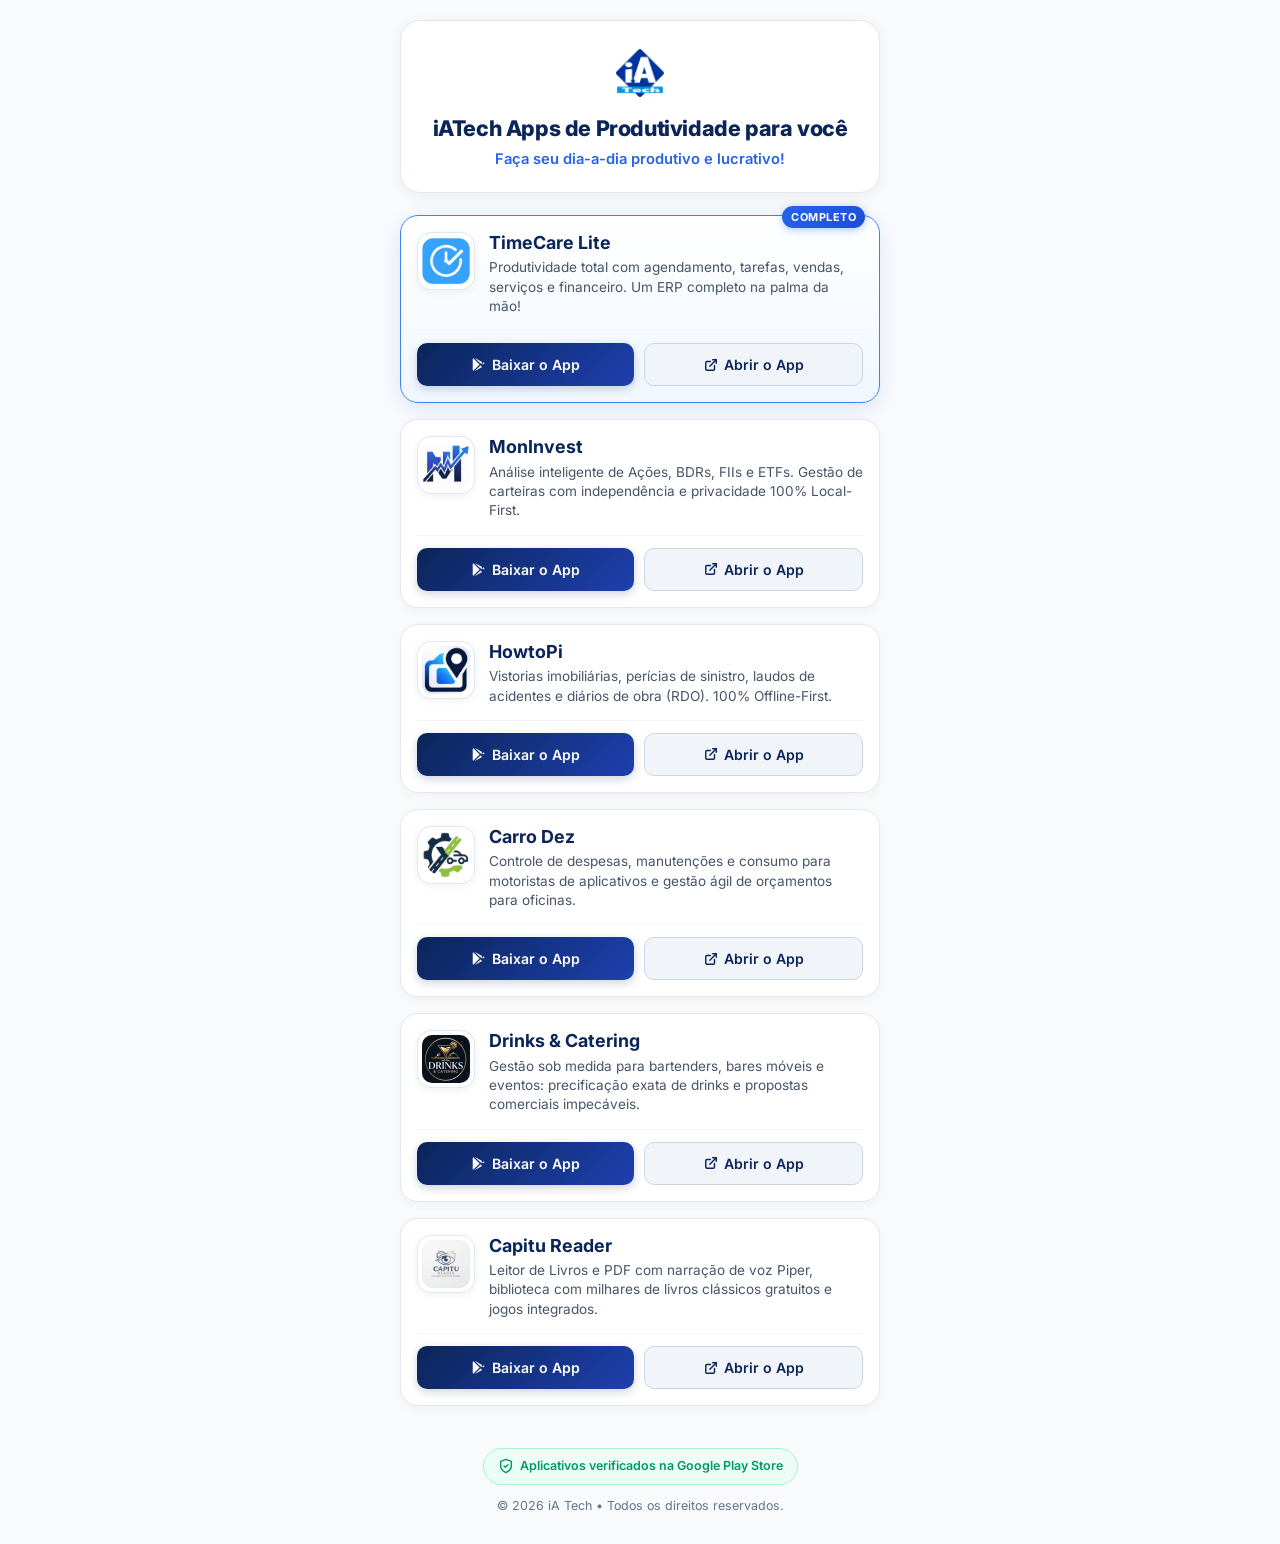
==== allapps/index.html @ f8d80819 "all-apps" ====
<!DOCTYPE html>
<html lang="pt-BR">

<head>
  <meta charset="UTF-8">
  <meta name="viewport" content="width=device-width, initial-scale=1.0, maximum-scale=1.0, user-scalable=no">
  <title>iATech Apps — Aplicativos de Produtividade</title>

  <meta name="description"
    content="Conheça os aplicativos de produtividade da iA Tech: Capitu Reader, Carro Dez, Drinks & Catering, HowtoPi, MonInvest e TimeCare Lite. Faça seu dia a dia mais produtivo e lucrativo!">
  <meta name="theme-color" content="#ffffff">

  <!-- Open Graph -->
  <meta property="og:title" content="iATech Apps — Produtividade e Eficiência">
  <meta property="og:description"
    content="Faça seu dia-a-dia produtivo e lucrativo com as soluções móveis e inteligentes da iA Tech.">
  <meta property="og:image" content="../logo.webp">
  <meta property="og:type" content="website">

  <link rel="icon" type="image/webp" href="../logo.webp">

  <!-- Google Fonts -->
  <link rel="preconnect" href="https://fonts.googleapis.com">
  <link rel="preconnect" href="https://fonts.gstatic.com" crossorigin>
  <link href="https://fonts.googleapis.com/css2?family=Inter:wght@400;500;600;700;800&display=swap" rel="stylesheet">

  <!-- Google Tag Manager -->
  <script>(function (w, d, s, l, i) {
      w[l] = w[l] || []; w[l].push({
        'gtm.start':
          new Date().getTime(), event: 'gtm.js'
      }); var f = d.getElementsByTagName(s)[0],
        j = d.createElement(s), dl = l != 'dataLayer' ? '&l=' + l : ''; j.async = true; j.src =
          'https://www.googletagmanager.com/gtm.js?id=' + i + dl; f.parentNode.insertBefore(j, f);
    })(window, document, 'script', 'dataLayer', 'GTM-5LF766N');</script>
  <!-- End Google Tag Manager -->

  <!-- Google tag (gtag.js) -->
  <script async src="https://www.googletagmanager.com/gtag/js?id=G-B4Q9MK1J0K"></script>
  <script>
    window.dataLayer = window.dataLayer || [];
    function gtag() { dataLayer.push(arguments); }
    gtag('js', new Date());

    gtag('config', 'G-B4Q9MK1J0K');
  </script>

  <style>
    * {
      box-sizing: border-box;
      margin: 0;
      padding: 0;
      -webkit-tap-highlight-color: transparent;
    }

    body {
      font-family: 'Inter', -apple-system, BlinkMacSystemFont, "Segoe UI", Roboto, sans-serif;
      background-color: #f8fafc;
      color: #1e293b;
      min-height: 100vh;
      display: flex;
      flex-direction: column;
      padding: 20px 14px 28px;
      line-height: 1.5;
    }

    .container {
      width: 100%;
      max-width: 480px;
      margin: 0 auto;
      display: flex;
      flex-direction: column;
    }

    /* Topo: Header com logo iATech */
    .header-portal {
      background: #ffffff;
      padding: 22px 18px;
      border-radius: 20px;
      box-shadow: 0 4px 18px rgba(15, 23, 42, 0.05);
      border: 1px solid #e2e8f0;
      text-align: center;
      margin-bottom: 22px;
    }

    .portal-logo-box {
      display: inline-flex;
      align-items: center;
      justify-content: center;
      background: #ffffff;
      padding: 6px;
      border-radius: 14px;
      margin-bottom: 12px;
    }

    .portal-logo-img {
      height: 48px;
      width: auto;
      object-fit: contain;
    }

    .portal-title {
      font-size: 1.35rem;
      font-weight: 800;
      color: #0b2559;
      line-height: 1.25;
      letter-spacing: -0.4px;
      margin-bottom: 6px;
    }

    .portal-subtitle {
      font-size: 0.92rem;
      font-weight: 600;
      color: #2563eb;
    }

    /* Lista de Apps */
    .apps-list {
      display: flex;
      flex-direction: column;
      gap: 16px;
    }

    /* Card de cada App */
    .app-card {
      background: #ffffff;
      border-radius: 18px;
      padding: 16px;
      box-shadow: 0 3px 12px rgba(15, 23, 42, 0.04);
      border: 1px solid #e2e8f0;
      display: flex;
      flex-direction: column;
      position: relative;
      transition: transform 0.15s ease, box-shadow 0.15s ease;
    }

    .app-card:active {
      transform: scale(0.99);
    }

    /* Destaque especial para TimeCare Lite */
    .app-card.featured {
      border: 1.5px solid #3b82f6;
      box-shadow: 0 6px 20px rgba(37, 99, 235, 0.12);
      background: linear-gradient(180deg, #ffffff 0%, #f0f7ff 100%);
    }

    .featured-tag {
      position: absolute;
      top: -10px;
      right: 14px;
      background: linear-gradient(135deg, #2563eb, #1d4ed8);
      color: #ffffff;
      font-size: 0.68rem;
      font-weight: 700;
      text-transform: uppercase;
      letter-spacing: 0.5px;
      padding: 3px 9px;
      border-radius: 12px;
      box-shadow: 0 2px 8px rgba(37, 99, 235, 0.35);
    }

    /* Topo do Card: Logo + Título + Função */
    .app-card-top {
      display: flex;
      gap: 14px;
      align-items: flex-start;
      margin-bottom: 14px;
    }

    .app-logo-box {
      width: 58px;
      height: 58px;
      border-radius: 14px;
      background: #ffffff;
      border: 1px solid #e2e8f0;
      padding: 4px;
      display: flex;
      align-items: center;
      justify-content: center;
      flex-shrink: 0;
      box-shadow: 0 2px 8px rgba(15, 23, 42, 0.06);
    }

    .app-logo-img {
      width: 100%;
      height: 100%;
      object-fit: contain;
      border-radius: 10px;
    }

    .app-info {
      flex: 1;
      min-width: 0;
    }

    .app-name-row {
      display: flex;
      align-items: center;
      justify-content: space-between;
      gap: 8px;
      margin-bottom: 4px;
    }

    .app-name {
      font-size: 1.12rem;
      font-weight: 700;
      color: #0b2559;
      line-height: 1.25;
    }

    .app-desc {
      font-size: 0.85rem;
      color: #475569;
      line-height: 1.42;
    }

    /* Linha de Botões Baixar / Abrir */
    .app-actions {
      display: flex;
      gap: 10px;
      width: 100%;
      padding-top: 12px;
      border-top: 1px solid #f1f5f9;
    }

    .btn {
      display: inline-flex;
      align-items: center;
      justify-content: center;
      gap: 6px;
      flex: 1;
      padding: 10px 12px;
      border-radius: 10px;
      font-size: 0.88rem;
      font-weight: 600;
      text-decoration: none;
      transition: background-color 0.15s ease, transform 0.15s ease;
      text-align: center;
      white-space: nowrap;
    }

    .btn:active {
      transform: scale(0.97);
    }

    /* Botão Baixar (Google Play) */
    .btn-download {
      background: linear-gradient(135deg, #0b2559, #1e40af);
      color: #ffffff;
      box-shadow: 0 3px 10px rgba(11, 37, 89, 0.2);
    }

    .btn-download svg {
      fill: currentColor;
    }

    /* Botão Abrir */
    .btn-open {
      background: #f1f5f9;
      color: #0b2559;
      border: 1px solid #cbd5e1;
    }

    .btn-open:active {
      background: #e2e8f0;
    }

    /* Rodapé com aviso seguro Google Play */
    .footer {
      text-align: center;
      margin-top: 26px;
      padding-top: 16px;
      font-size: 0.78rem;
      color: #64748b;
    }

    .security-badge {
      display: inline-flex;
      align-items: center;
      gap: 6px;
      background: #ecfdf5;
      color: #059669;
      padding: 8px 14px;
      border-radius: 50px;
      font-weight: 600;
      border: 1px solid #a7f3d0;
      margin-bottom: 12px;
    }
  </style>
</head>

<body>
  <!-- Google Tag Manager (noscript) -->
  <noscript><iframe src="https://www.googletagmanager.com/ns.html?id=GTM-5LF766N" height="0" width="0"
      style="display:none;visibility:hidden"></iframe></noscript>
  <!-- End Google Tag Manager (noscript) -->

  <div class="container">
    <!-- Topo da Página -->
    <header class="header-portal">
      <div class="portal-logo-box">
        <img src="../logo.webp" alt="Logo iA Tech" class="portal-logo-img">
      </div>
      <h1 class="portal-title">iATech Apps de Produtividade para você</h1>
      <p class="portal-subtitle">Faça seu dia-a-dia produtivo e lucrativo!</p>
    </header>

    <!-- Lista dos 6 Aplicativos -->
    <main class="apps-list">

      <!-- TimeCare Lite (Destaque ERP / Cereja do Bolo) -->
      <article class="app-card featured">
        <span class="featured-tag">Completo</span>
        <div class="app-card-top">
          <div class="app-logo-box">
            <img src="../logos/timecare.png" alt="TimeCare Lite" class="app-logo-img">
          </div>
          <div class="app-info">
            <div class="app-name-row">
              <h2 class="app-name">TimeCare Lite</h2>
            </div>
            <p class="app-desc">
              Produtividade total com agendamento, tarefas, vendas, serviços e financeiro. Um ERP completo na palma da mão!
            </p>
          </div>
        </div>
        <div class="app-actions">
          <a href="https://play.google.com/store/apps/details?id=br.com.iatech.timecare_lite" class="btn btn-download"
            target="_blank" rel="noopener noreferrer">
            <svg width="15" height="15" viewBox="0 0 24 24">
              <path d="M3.609 1.814L13.793 12 3.61 22.186a2.38 2.38 0 0 1-.61-.914c-.16-.44-.24-.916-.24-1.417V4.145c0-.5.08-.977.24-1.417.153-.42.36-.734.61-.914zM15.207 13.414l2.42 2.42-12.016 6.94 9.596-9.36zm0-2.828L5.61 1.226 17.627 8.166l-2.42 2.42zm1.414 1.414l2.87-2.87c.725-.42 1.258-.236 1.488.084.18.25.26.59.26.986s-.08.736-.26.986c-.23.32-.763.504-1.488.084l-2.87-2.87z"/>
            </svg>
            <span>Baixar o App</span>
          </a>
          <a href="https://play.google.com/store/apps/details?id=br.com.iatech.timecare_lite" class="btn btn-open"
            target="_blank" rel="noopener noreferrer">
            <svg width="14" height="14" viewBox="0 0 24 24" fill="none" stroke="currentColor" stroke-width="2.5" stroke-linecap="round" stroke-linejoin="round">
              <path d="M18 13v6a2 2 0 0 1-2 2H5a2 2 0 0 1-2-2V8a2 2 0 0 1 2-2h6"></path>
              <polyline points="15 3 21 3 21 9"></polyline>
              <line x1="10" y1="14" x2="21" y2="3"></line>
            </svg>
            <span>Abrir o App</span>
          </a>
        </div>
      </article>

      <!-- MonInvest -->
      <article class="app-card">
        <div class="app-card-top">
          <div class="app-logo-box">
            <img src="../logos/moninvest.png" alt="MonInvest" class="app-logo-img">
          </div>
          <div class="app-info">
            <div class="app-name-row">
              <h2 class="app-name">MonInvest</h2>
            </div>
            <p class="app-desc">
              Análise inteligente de Ações, BDRs, FIIs e ETFs. Gestão de carteiras com independência e privacidade 100% Local-First.
            </p>
          </div>
        </div>
        <div class="app-actions">
          <a href="https://play.google.com/store/apps/details?id=br.com.iatech.moninvest" class="btn btn-download"
            target="_blank" rel="noopener noreferrer">
            <svg width="15" height="15" viewBox="0 0 24 24">
              <path d="M3.609 1.814L13.793 12 3.61 22.186a2.38 2.38 0 0 1-.61-.914c-.16-.44-.24-.916-.24-1.417V4.145c0-.5.08-.977.24-1.417.153-.42.36-.734.61-.914zM15.207 13.414l2.42 2.42-12.016 6.94 9.596-9.36zm0-2.828L5.61 1.226 17.627 8.166l-2.42 2.42zm1.414 1.414l2.87-2.87c.725-.42 1.258-.236 1.488.084.18.25.26.59.26.986s-.08.736-.26.986c-.23.32-.763.504-1.488.084l-2.87-2.87z"/>
            </svg>
            <span>Baixar o App</span>
          </a>
          <a href="https://play.google.com/store/apps/details?id=br.com.iatech.moninvest" class="btn btn-open"
            target="_blank" rel="noopener noreferrer">
            <svg width="14" height="14" viewBox="0 0 24 24" fill="none" stroke="currentColor" stroke-width="2.5" stroke-linecap="round" stroke-linejoin="round">
              <path d="M18 13v6a2 2 0 0 1-2 2H5a2 2 0 0 1-2-2V8a2 2 0 0 1 2-2h6"></path>
              <polyline points="15 3 21 3 21 9"></polyline>
              <line x1="10" y1="14" x2="21" y2="3"></line>
            </svg>
            <span>Abrir o App</span>
          </a>
        </div>
      </article>

      <!-- HowtoPi -->
      <article class="app-card">
        <div class="app-card-top">
          <div class="app-logo-box">
            <img src="../logos/howtopi.png" alt="HowtoPi" class="app-logo-img">
          </div>
          <div class="app-info">
            <div class="app-name-row">
              <h2 class="app-name">HowtoPi</h2>
            </div>
            <p class="app-desc">
              Vistorias imobiliárias, perícias de sinistro, laudos de acidentes e diários de obra (RDO). 100% Offline-First.
            </p>
          </div>
        </div>
        <div class="app-actions">
          <a href="https://play.google.com/store/apps/details?id=br.com.iatech.howtopi" class="btn btn-download"
            target="_blank" rel="noopener noreferrer">
            <svg width="15" height="15" viewBox="0 0 24 24">
              <path d="M3.609 1.814L13.793 12 3.61 22.186a2.38 2.38 0 0 1-.61-.914c-.16-.44-.24-.916-.24-1.417V4.145c0-.5.08-.977.24-1.417.153-.42.36-.734.61-.914zM15.207 13.414l2.42 2.42-12.016 6.94 9.596-9.36zm0-2.828L5.61 1.226 17.627 8.166l-2.42 2.42zm1.414 1.414l2.87-2.87c.725-.42 1.258-.236 1.488.084.18.25.26.59.26.986s-.08.736-.26.986c-.23.32-.763.504-1.488.084l-2.87-2.87z"/>
            </svg>
            <span>Baixar o App</span>
          </a>
          <a href="https://play.google.com/store/apps/details?id=br.com.iatech.howtopi" class="btn btn-open"
            target="_blank" rel="noopener noreferrer">
            <svg width="14" height="14" viewBox="0 0 24 24" fill="none" stroke="currentColor" stroke-width="2.5" stroke-linecap="round" stroke-linejoin="round">
              <path d="M18 13v6a2 2 0 0 1-2 2H5a2 2 0 0 1-2-2V8a2 2 0 0 1 2-2h6"></path>
              <polyline points="15 3 21 3 21 9"></polyline>
              <line x1="10" y1="14" x2="21" y2="3"></line>
            </svg>
            <span>Abrir o App</span>
          </a>
        </div>
      </article>

      <!-- Carro Dez -->
      <article class="app-card">
        <div class="app-card-top">
          <div class="app-logo-box">
            <img src="../logos/carro-dez.png" alt="Carro Dez" class="app-logo-img">
          </div>
          <div class="app-info">
            <div class="app-name-row">
              <h2 class="app-name">Carro Dez</h2>
            </div>
            <p class="app-desc">
              Controle de despesas, manutenções e consumo para motoristas de aplicativos e gestão ágil de orçamentos para oficinas.
            </p>
          </div>
        </div>
        <div class="app-actions">
          <a href="https://play.google.com/store/apps/details?id=br.com.iatech.autodtc_pro" class="btn btn-download"
            target="_blank" rel="noopener noreferrer">
            <svg width="15" height="15" viewBox="0 0 24 24">
              <path d="M3.609 1.814L13.793 12 3.61 22.186a2.38 2.38 0 0 1-.61-.914c-.16-.44-.24-.916-.24-1.417V4.145c0-.5.08-.977.24-1.417.153-.42.36-.734.61-.914zM15.207 13.414l2.42 2.42-12.016 6.94 9.596-9.36zm0-2.828L5.61 1.226 17.627 8.166l-2.42 2.42zm1.414 1.414l2.87-2.87c.725-.42 1.258-.236 1.488.084.18.25.26.59.26.986s-.08.736-.26.986c-.23.32-.763.504-1.488.084l-2.87-2.87z"/>
            </svg>
            <span>Baixar o App</span>
          </a>
          <a href="https://play.google.com/store/apps/details?id=br.com.iatech.autodtc_pro" class="btn btn-open"
            target="_blank" rel="noopener noreferrer">
            <svg width="14" height="14" viewBox="0 0 24 24" fill="none" stroke="currentColor" stroke-width="2.5" stroke-linecap="round" stroke-linejoin="round">
              <path d="M18 13v6a2 2 0 0 1-2 2H5a2 2 0 0 1-2-2V8a2 2 0 0 1 2-2h6"></path>
              <polyline points="15 3 21 3 21 9"></polyline>
              <line x1="10" y1="14" x2="21" y2="3"></line>
            </svg>
            <span>Abrir o App</span>
          </a>
        </div>
      </article>

      <!-- Drinks & Catering -->
      <article class="app-card">
        <div class="app-card-top">
          <div class="app-logo-box">
            <img src="../logos/drinks.png" alt="Drinks & Catering" class="app-logo-img">
          </div>
          <div class="app-info">
            <div class="app-name-row">
              <h2 class="app-name">Drinks & Catering</h2>
            </div>
            <p class="app-desc">
              Gestão sob medida para bartenders, bares móveis e eventos: precificação exata de drinks e propostas comerciais impecáveis.
            </p>
          </div>
        </div>
        <div class="app-actions">
          <a href="https://play.google.com/store/apps/details?id=br.com.iatech.drinks" class="btn btn-download"
            target="_blank" rel="noopener noreferrer">
            <svg width="15" height="15" viewBox="0 0 24 24">
              <path d="M3.609 1.814L13.793 12 3.61 22.186a2.38 2.38 0 0 1-.61-.914c-.16-.44-.24-.916-.24-1.417V4.145c0-.5.08-.977.24-1.417.153-.42.36-.734.61-.914zM15.207 13.414l2.42 2.42-12.016 6.94 9.596-9.36zm0-2.828L5.61 1.226 17.627 8.166l-2.42 2.42zm1.414 1.414l2.87-2.87c.725-.42 1.258-.236 1.488.084.18.25.26.59.26.986s-.08.736-.26.986c-.23.32-.763.504-1.488.084l-2.87-2.87z"/>
            </svg>
            <span>Baixar o App</span>
          </a>
          <a href="https://play.google.com/store/apps/details?id=br.com.iatech.drinks" class="btn btn-open"
            target="_blank" rel="noopener noreferrer">
            <svg width="14" height="14" viewBox="0 0 24 24" fill="none" stroke="currentColor" stroke-width="2.5" stroke-linecap="round" stroke-linejoin="round">
              <path d="M18 13v6a2 2 0 0 1-2 2H5a2 2 0 0 1-2-2V8a2 2 0 0 1 2-2h6"></path>
              <polyline points="15 3 21 3 21 9"></polyline>
              <line x1="10" y1="14" x2="21" y2="3"></line>
            </svg>
            <span>Abrir o App</span>
          </a>
        </div>
      </article>

      <!-- Capitu Reader -->
      <article class="app-card">
        <div class="app-card-top">
          <div class="app-logo-box">
            <img src="../logos/capitu-reader.png" alt="Capitu Reader" class="app-logo-img">
          </div>
          <div class="app-info">
            <div class="app-name-row">
              <h2 class="app-name">Capitu Reader</h2>
            </div>
            <p class="app-desc">
              Leitor de Livros e PDF com narração de voz Piper, biblioteca com milhares de livros clássicos gratuitos e jogos integrados.
            </p>
          </div>
        </div>
        <div class="app-actions">
          <a href="https://play.google.com/store/apps/details?id=br.com.iatech.capitureader" class="btn btn-download"
            target="_blank" rel="noopener noreferrer">
            <svg width="15" height="15" viewBox="0 0 24 24">
              <path d="M3.609 1.814L13.793 12 3.61 22.186a2.38 2.38 0 0 1-.61-.914c-.16-.44-.24-.916-.24-1.417V4.145c0-.5.08-.977.24-1.417.153-.42.36-.734.61-.914zM15.207 13.414l2.42 2.42-12.016 6.94 9.596-9.36zm0-2.828L5.61 1.226 17.627 8.166l-2.42 2.42zm1.414 1.414l2.87-2.87c.725-.42 1.258-.236 1.488.084.18.25.26.59.26.986s-.08.736-.26.986c-.23.32-.763.504-1.488.084l-2.87-2.87z"/>
            </svg>
            <span>Baixar o App</span>
          </a>
          <a href="https://play.google.com/store/apps/details?id=br.com.iatech.capitureader" class="btn btn-open"
            target="_blank" rel="noopener noreferrer">
            <svg width="14" height="14" viewBox="0 0 24 24" fill="none" stroke="currentColor" stroke-width="2.5" stroke-linecap="round" stroke-linejoin="round">
              <path d="M18 13v6a2 2 0 0 1-2 2H5a2 2 0 0 1-2-2V8a2 2 0 0 1 2-2h6"></path>
              <polyline points="15 3 21 3 21 9"></polyline>
              <line x1="10" y1="14" x2="21" y2="3"></line>
            </svg>
            <span>Abrir o App</span>
          </a>
        </div>
      </article>

    </main>

    <!-- Rodapé -->
    <footer class="footer">
      <div class="security-badge">
        <svg width="16" height="16" viewBox="0 0 24 24" fill="none" stroke="currentColor" stroke-width="2.2" stroke-linecap="round" stroke-linejoin="round">
          <path d="M12 22s8-4 8-10V5l-8-3-8 3v7c0 6 8 10 8 10z"></path>
          <path d="m9 12 2 2 4-4"></path>
        </svg>
        <span>Aplicativos verificados na Google Play Store</span>
      </div>
      <p>&copy; 2026 iA Tech &bull; Todos os direitos reservados.</p>
    </footer>
  </div>
</body>

</html>
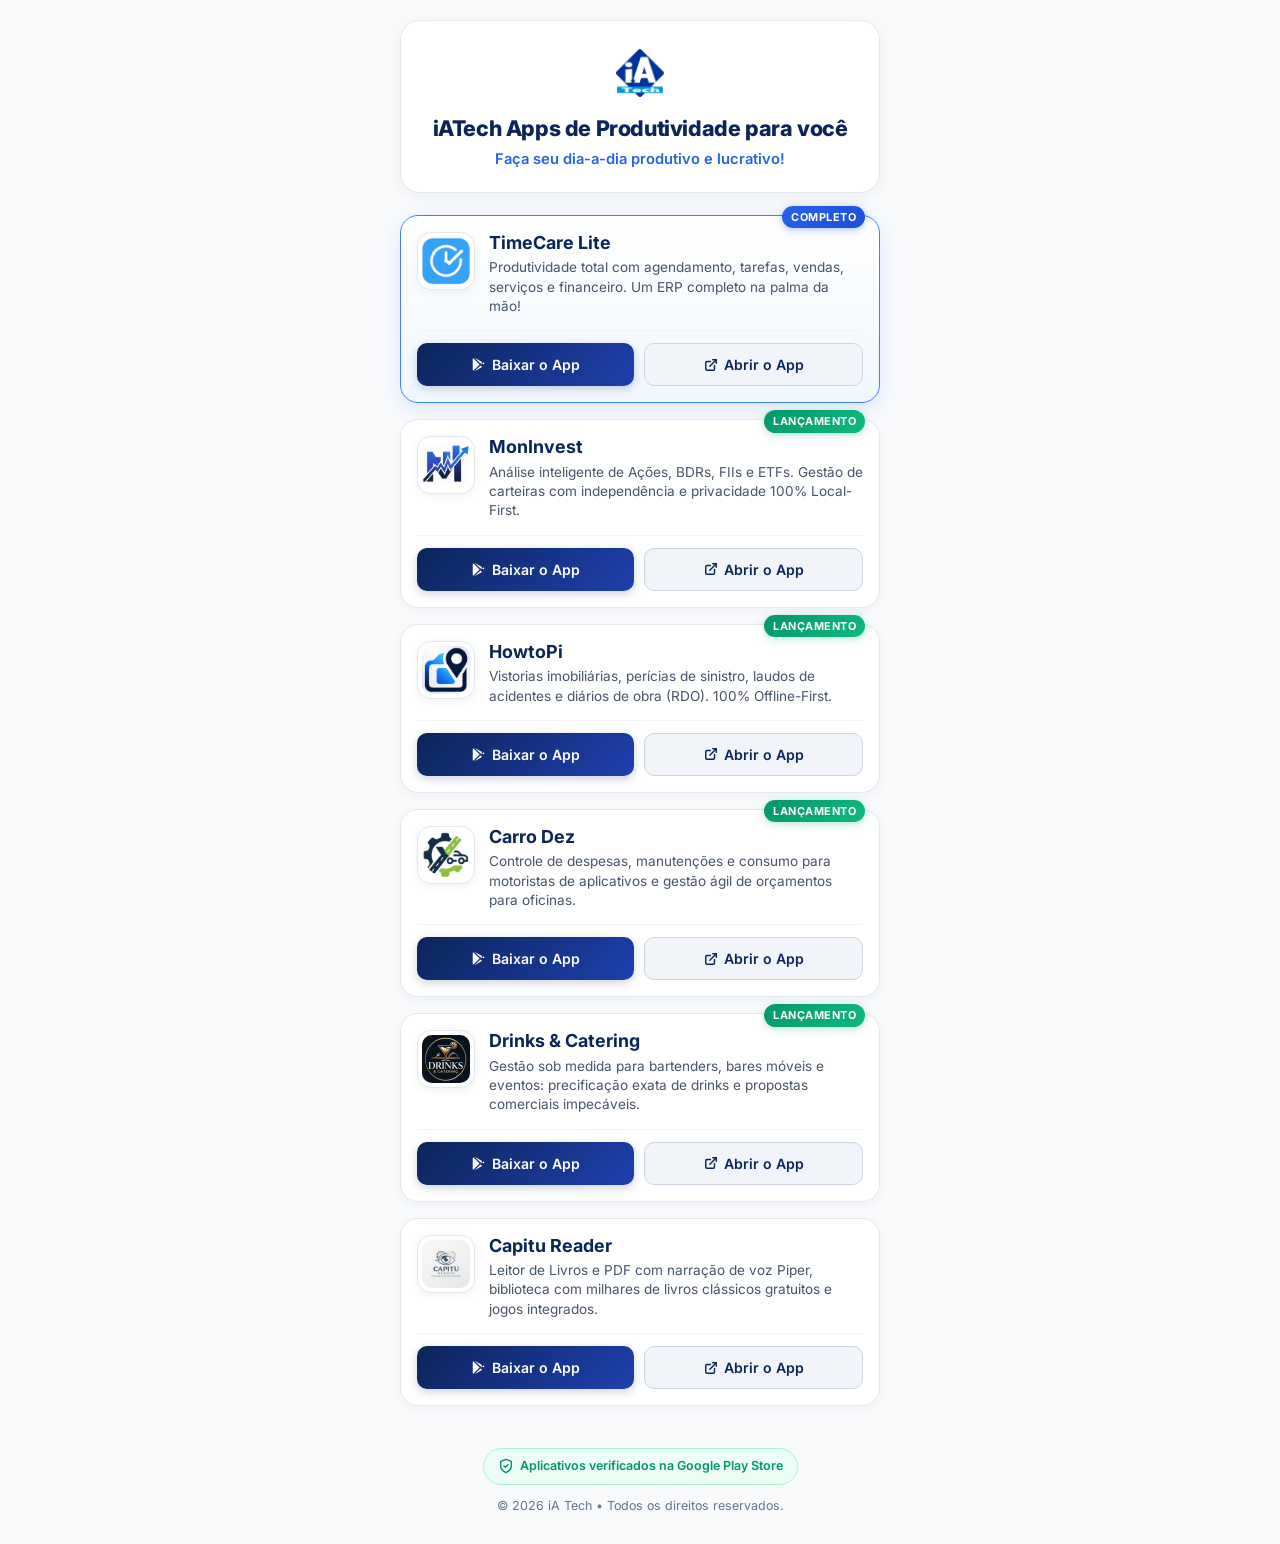
==== commit 171ae46c: "tag-lançamento" ====
--- a/allapps/index.html
+++ b/allapps/index.html
@@ -158,6 +158,21 @@
       padding: 3px 9px;
       border-radius: 12px;
       box-shadow: 0 2px 8px rgba(37, 99, 235, 0.35);
+    }
+
+    .launch-tag {
+      position: absolute;
+      top: -10px;
+      right: 14px;
+      background: linear-gradient(135deg, #059669, #10b981);
+      color: #ffffff;
+      font-size: 0.68rem;
+      font-weight: 700;
+      text-transform: uppercase;
+      letter-spacing: 0.5px;
+      padding: 3px 9px;
+      border-radius: 12px;
+      box-shadow: 0 2px 8px rgba(16, 185, 129, 0.3);
     }
 
     /* Topo do Card: Logo + Título + Função */
@@ -347,6 +362,7 @@
 
       <!-- MonInvest -->
       <article class="app-card">
+        <span class="launch-tag">Lançamento</span>
         <div class="app-card-top">
           <div class="app-logo-box">
             <img src="../logos/moninvest.png" alt="MonInvest" class="app-logo-img">
@@ -382,6 +398,7 @@
 
       <!-- HowtoPi -->
       <article class="app-card">
+        <span class="launch-tag">Lançamento</span>
         <div class="app-card-top">
           <div class="app-logo-box">
             <img src="../logos/howtopi.png" alt="HowtoPi" class="app-logo-img">
@@ -417,6 +434,7 @@
 
       <!-- Carro Dez -->
       <article class="app-card">
+        <span class="launch-tag">Lançamento</span>
         <div class="app-card-top">
           <div class="app-logo-box">
             <img src="../logos/carro-dez.png" alt="Carro Dez" class="app-logo-img">
@@ -452,6 +470,7 @@
 
       <!-- Drinks & Catering -->
       <article class="app-card">
+        <span class="launch-tag">Lançamento</span>
         <div class="app-card-top">
           <div class="app-logo-box">
             <img src="../logos/drinks.png" alt="Drinks & Catering" class="app-logo-img">
